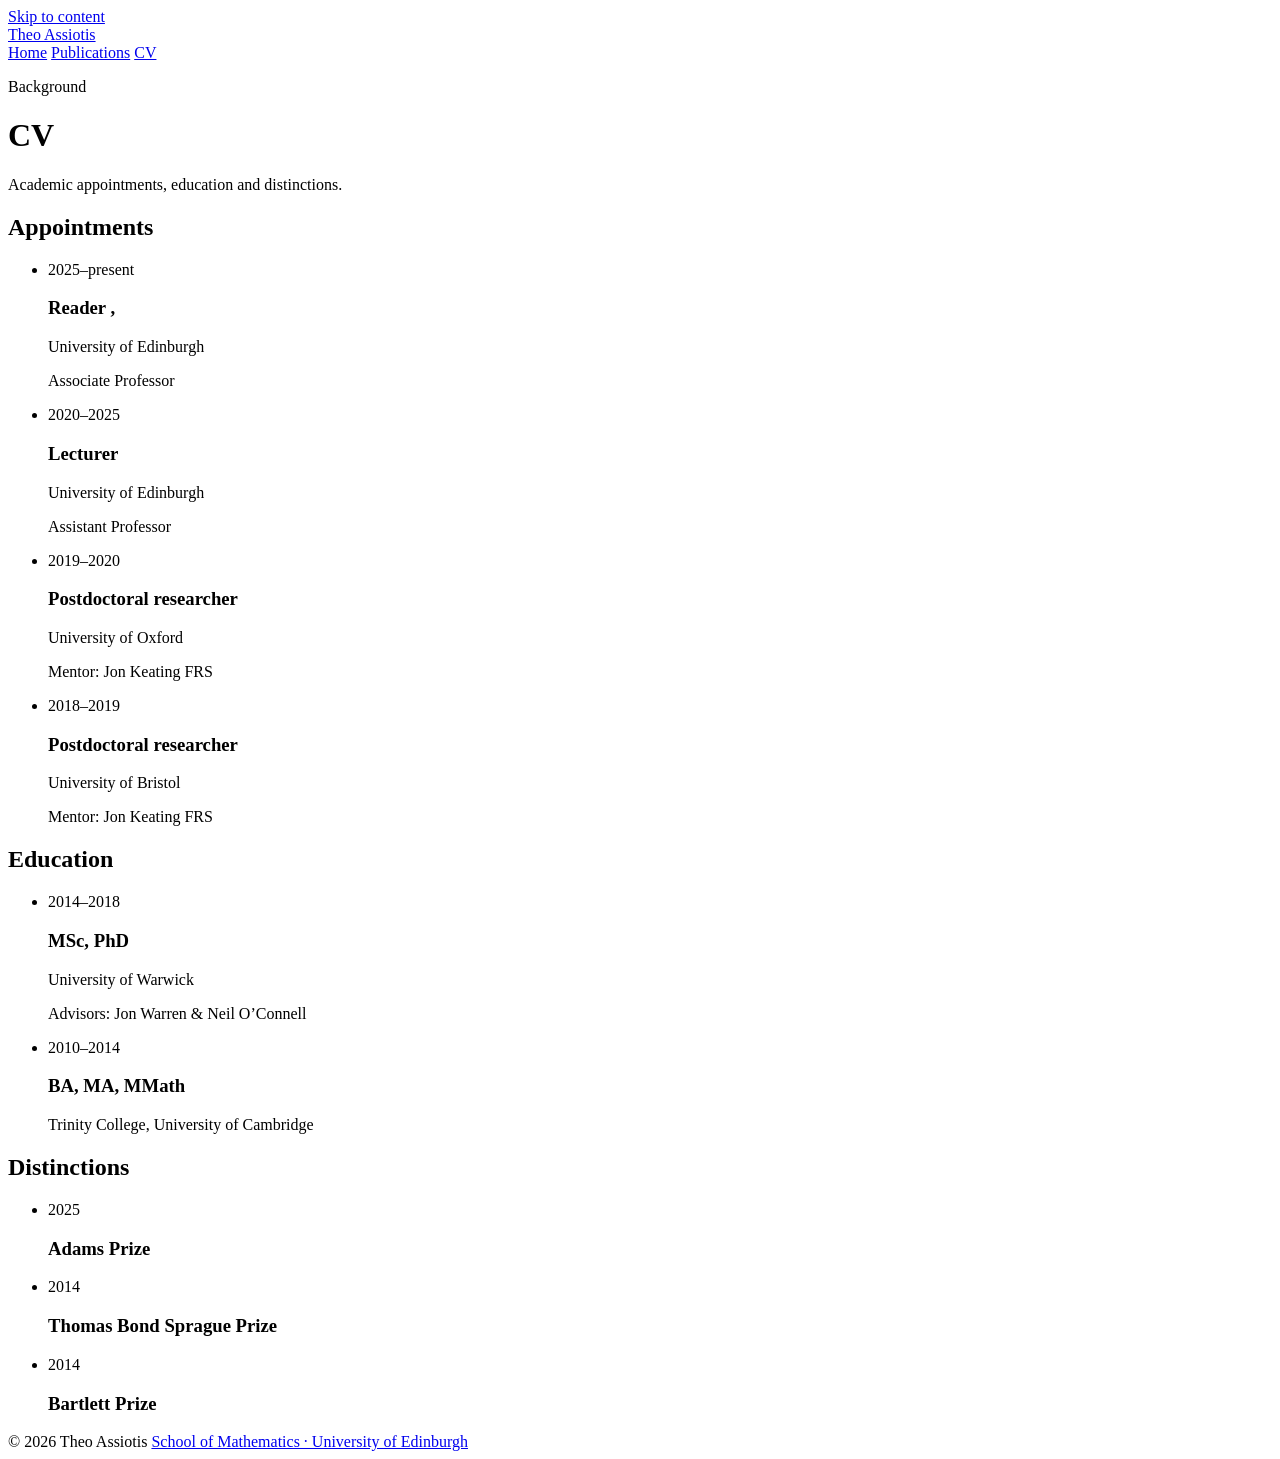
==== cv.html @ 713f8920 "Add website pages" ====
<!doctype html>
<html lang="en">
<head>
  <meta charset="utf-8">
  <meta name="viewport" content="width=device-width, initial-scale=1">
  <title>CV — Theo Assiotis</title>
  <meta name="description" content="Academic appointments, education and distinctions of Theo Assiotis.">
  <meta name="robots" content="noindex, nofollow">
  <meta name="theme-color" content="#fcfbf8">
  <link rel="icon" href="assets/favicon.svg" type="image/svg+xml">
  <link rel="stylesheet" href="assets/style.css">
  
</head>
<body>
  <a class="skip-link" href="#main">Skip to content</a>
  <div class="wrap">
    <header class="site-header">
      <a class="wordmark" href="index.html">Theo Assiotis</a>
      <nav class="site-nav" aria-label="Main navigation">
        <a href="index.html">Home</a>
        <a href="publications.html">Publications</a>
        <a href="cv.html" aria-current="page">CV</a>
      </nav>
    </header>
    <main id="main" tabindex="-1">
      <header class="page-heading">
        <p class="eyebrow">Background</p>
        <h1>CV</h1>
        <p class="page-description">Academic appointments, education and distinctions.</p>
      </header>
      <section class="cv-section" aria-labelledby="appointments-heading">
        <h2 id="appointments-heading">Appointments</h2>
        <ul class="cv-list">
          <li><span class="cv-year">2025–present</span><div><h3>Reader <span class="sr-only">, </span></h3><p>University of Edinburgh</p><p class="detail">Associate Professor</p></div></li>
          <li><span class="cv-year">2020–2025</span><div><h3>Lecturer</h3><p>University of Edinburgh</p><p class="detail">Assistant Professor</p></div></li>
          <li><span class="cv-year">2019–2020</span><div><h3>Postdoctoral researcher</h3><p>University of Oxford</p><p class="detail">Mentor: Jon Keating FRS</p></div></li>
          <li><span class="cv-year">2018–2019</span><div><h3>Postdoctoral researcher</h3><p>University of Bristol</p><p class="detail">Mentor: Jon Keating FRS</p></div></li>
        </ul>
      </section>
      <section class="cv-section" aria-labelledby="education-heading">
        <h2 id="education-heading">Education</h2>
        <ul class="cv-list">
          <li><span class="cv-year">2014–2018</span><div><h3>MSc, PhD</h3><p>University of Warwick</p><p class="detail">Advisors: Jon Warren &amp; Neil O’Connell</p></div></li>
          <li><span class="cv-year">2010–2014</span><div><h3>BA, MA, MMath</h3><p>Trinity College, University of Cambridge</p></div></li>
        </ul>
      </section>
      <section class="cv-section" aria-labelledby="distinctions-heading">
        <h2 id="distinctions-heading">Distinctions</h2>
        <ul class="cv-list">
          <li><span class="cv-year">2025</span><div><h3>Adams Prize</h3></div></li>
          <li><span class="cv-year">2014</span><div><h3>Thomas Bond Sprague Prize</h3></div></li>
          <li><span class="cv-year">2014</span><div><h3>Bartlett Prize</h3></div></li>
        </ul>
      </section>
    </main>
    <footer class="site-footer">
      <span>© 2026 Theo Assiotis</span>
      <a href="https://maths.ed.ac.uk/">School of Mathematics · University of Edinburgh</a>
    </footer>
  </div>
</body>
</html>
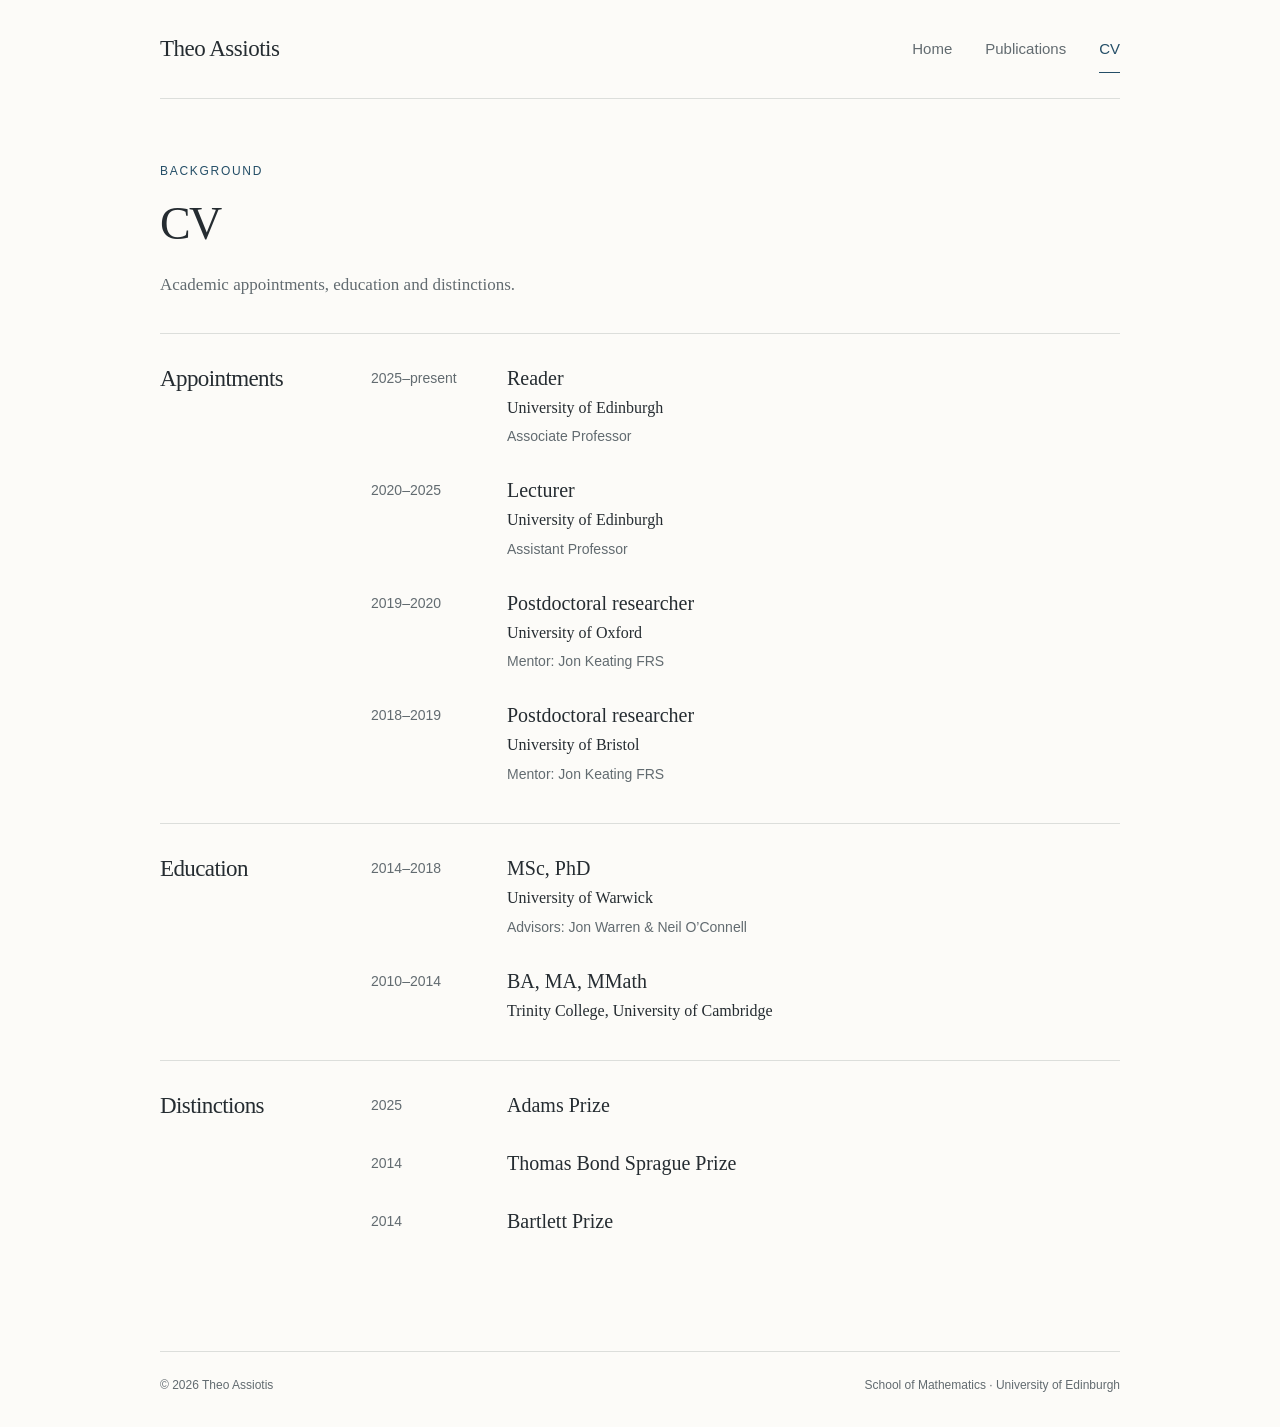
==== commit 033e841d: "Prepare website for publication" ====
--- a/cv.html
+++ b/cv.html
@@ -5,7 +5,6 @@
   <meta name="viewport" content="width=device-width, initial-scale=1">
   <title>CV — Theo Assiotis</title>
   <meta name="description" content="Academic appointments, education and distinctions of Theo Assiotis.">
-  <meta name="robots" content="noindex, nofollow">
   <meta name="theme-color" content="#fcfbf8">
   <link rel="icon" href="assets/favicon.svg" type="image/svg+xml">
   <link rel="stylesheet" href="assets/style.css">
--- a/assets/style.css
+++ b/assets/style.css
@@ -0,0 +1,129 @@
+:root {
+  --paper: #fcfbf8;
+  --ink: #252c31;
+  --muted: #626b70;
+  --blue: #244e67;
+  --line: #dcdedb;
+  --wash: #f0f2ef;
+  --serif: Georgia, 'Times New Roman', serif;
+  --sans: 'Segoe UI', -apple-system, BlinkMacSystemFont, Arial, sans-serif;
+}
+* { box-sizing: border-box; }
+html { scroll-behavior: smooth; scroll-padding-top: 32px; }
+body { margin: 0; color: var(--ink); background: var(--paper); font-family: var(--serif); font-size: 18px; line-height: 1.7; -webkit-font-smoothing: antialiased; }
+a { color: var(--blue); text-decoration-thickness: 1px; text-underline-offset: 4px; }
+a:hover { color: #102f42; }
+button, input { font: inherit; }
+button, a, input { -webkit-tap-highlight-color: transparent; }
+:focus-visible { outline: 2px solid var(--blue); outline-offset: 5px; }
+::selection { background: #dce7ec; }
+[hidden] { display: none !important; }
+.wrap { max-width: 1040px; margin-inline: auto; padding-inline: 40px; }
+.skip-link { position: absolute; left: 16px; top: -80px; background: var(--paper); padding: 12px; z-index: 10; }
+.skip-link:focus { top: 12px; }
+.site-header { display: flex; justify-content: space-between; align-items: center; min-height: 99px; border-bottom: 1px solid var(--line); gap: 24px; }
+.wordmark { font-size: 23px; letter-spacing: -.5px; color: var(--ink); text-decoration: none; white-space: nowrap; }
+.site-nav { display: flex; align-items: center; gap: 33px; font: 15px/1.4 var(--sans); }
+.site-nav a { display: block; padding: 13px 0; text-decoration: none; color: var(--muted); border-bottom: 1px solid transparent; }
+.site-nav a:hover, .site-nav a[aria-current='page'] { color: var(--blue); border-bottom-color: var(--blue); }
+main { padding-block: 63px 76px; }
+h1, h2, h3, p { margin-top: 0; }
+h1, h2, h3 { font-weight: 400; }
+h1 { font-size: clamp(38px, 4.5vw, 56px); line-height: 1.15; letter-spacing: -1.8px; margin-bottom: 20px; }
+h2 { font-size: 28px; line-height: 1.3; letter-spacing: -.6px; }
+.eyebrow { font: 12px/1.5 var(--sans); color: var(--blue); text-transform: uppercase; letter-spacing: 1.7px; margin-bottom: 18px; }
+.hero { display: grid; grid-template-columns: minmax(0, 1fr) 220px; column-gap: 82px; }
+.biography { font-size: 17px; line-height: 1.8; margin-bottom: 20px; }
+.text-link { font: 14px/1.6 var(--sans); text-decoration: none; border-bottom: 1px solid #adc0ca; padding-bottom: 4px; }
+.arrow { margin-left: 7px; }
+.profile { padding-top: 9px; }
+.portrait { display: block; width: 100%; height: auto; border-radius: 2px; }
+.contact-label { margin: 19px 0 3px; font: 11px/1.5 var(--sans); text-transform: uppercase; letter-spacing: 1.3px; color: var(--muted); }
+.profile .email { font: 15px/1.6 var(--sans); text-decoration: none; }
+.coauthors { font: 14px/1.6 var(--sans); color: var(--muted); margin: 0; }
+sub { line-height: 0; }
+.site-footer { border-top: 1px solid var(--line); padding-block: 24px 31px; display: flex; justify-content: space-between; gap: 20px; font: 12px/1.6 var(--sans); color: var(--muted); }
+.site-footer a { text-decoration: none; color: inherit; }
+.site-footer a:hover { text-decoration: underline; }
+.page-heading { margin-bottom: 33px; }
+.page-heading h1 { font-size: clamp(34px, 4vw, 46px); }
+.page-description { color: var(--muted); font-size: 17px; max-width: 650px; margin-bottom: 0; }
+.search-row { display: flex; align-items: center; justify-content: space-between; gap: 25px; margin-bottom: 19px; font-family: var(--sans); }
+.search-field { position: relative; flex: 1; max-width: 630px; }
+.search-field label { display: block; font-size: 13px; margin-bottom: 7px; color: var(--muted); }
+.input-wrap { position: relative; }
+.input-wrap svg { position: absolute; left: 15px; top: 16px; width: 17px; height: 17px; color: var(--muted); pointer-events: none; }
+input[type='search'] { font: 15px/1.5 var(--sans); width: 100%; padding: 13px 46px 13px 43px; background: #fffefa; border: 1px solid #c5cdcf; border-radius: 3px; color: var(--ink); }
+input[type='search']::-webkit-search-cancel-button { display: none; }
+.clear-search { position: absolute; right: 5px; top: 5px; background: transparent; border: none; width: 38px; height: 38px; font-size: 23px; color: var(--muted); cursor: pointer; }
+.result-count { flex-shrink: 0; color: var(--muted); font: 13px/1.5 var(--sans); margin: 28px 0 0; }
+#publication-list { border-top: 1px solid var(--line); padding-top: 25px; }
+.paper-list { list-style: none; padding: 0; margin: 0; }
+.paper { padding: 0 0 28px 34px; position: relative; scroll-margin-top: 35px; }
+.paper-number { position: absolute; left: 0; top: 4px; font: 12px/1.7 var(--sans); color: var(--muted); }
+.paper h3 { font-size: 20px; line-height: 1.45; letter-spacing: -.1px; margin: 0 0 6px; }
+.paper h3 a { color: var(--ink); text-decoration: none; }
+.paper h3 a:hover { color: var(--blue); text-decoration: underline; }
+.paper .journal { font-size: 15px; line-height: 1.6; font-style: italic; margin: 5px 0 0; color: var(--muted); }
+.paper-actions { display: flex; gap: 17px; font: 12px/1.7 var(--sans); margin-top: 8px; }
+.paper-actions a { text-decoration: none; border-bottom: 1px solid #c2cfd5; }
+.paper:target { background: var(--wash); outline: 10px solid var(--wash); border-radius: 2px; }
+.no-results { background: var(--wash); padding: 25px; font-size: 17px; margin-top: 25px; }
+.cv-section { display: grid; grid-template-columns: 175px minmax(0, 1fr); gap: 36px; border-top: 1px solid var(--line); padding-block: 30px 10px; }
+.cv-section > h2 { font-size: 23px; }
+.cv-list { list-style: none; padding: 0; margin: 0; }
+.cv-list li { display: grid; grid-template-columns: 110px minmax(0, 1fr); gap: 26px; margin-bottom: 27px; }
+.cv-year { font: 14px/1.7 var(--sans); color: var(--muted); padding-top: 3px; }
+.cv-list h3 { font-size: 20px; line-height: 1.4; margin: 0 0 3px; }
+.cv-list p { font-size: 16px; line-height: 1.6; margin: 0; }
+.cv-list .detail { font: 14px/1.7 var(--sans); color: var(--muted); margin-top: 5px; }
+.sr-only { position: absolute; width: 1px; height: 1px; padding: 0; margin: -1px; overflow: hidden; clip: rect(0,0,0,0); white-space: nowrap; border: 0; }
+@media (max-width: 800px) {
+  .wrap { padding-inline: 30px; }
+  .hero { column-gap: 40px; grid-template-columns: minmax(0, 1fr) 190px; }
+  .cv-section { grid-template-columns: 130px minmax(0, 1fr); gap: 20px; }
+  .cv-list li { grid-template-columns: 90px minmax(0, 1fr); gap: 18px; }
+}
+@media (max-width: 600px) {
+  .wrap { padding-inline: 23px; }
+  .site-header { min-height: 113px; flex-direction: column; justify-content: center; align-items: flex-start; gap: 3px; padding-top: 13px; padding-bottom: 8px; }
+  .wordmark { font-size: 22px; }
+  .site-nav { width: 100%; gap: 27px; font-size: 14px; }
+  .site-nav a { padding-block: 8px; }
+  main { padding-block: 37px 47px; }
+  h1 { letter-spacing: -1px; }
+  .hero { display: flex; flex-direction: column; gap: 31px; }
+  .eyebrow { font-size: 10px; letter-spacing: 1.25px; margin-bottom: 14px; }
+  .biography { font-size: 16px; }
+  .profile { display: flex; align-items: center; gap: 24px; padding-top: 0; }
+  .portrait { width: 118px; flex-shrink: 0; }
+  .contact-label { margin-top: 0; }
+  .profile .email { font-size: 13px; overflow-wrap: anywhere; }
+  .site-footer { flex-direction: column; gap: 4px; font-size: 11px; }
+  .page-heading h1 { font-size: 37px; }
+  .page-description { font-size: 16px; }
+  .search-row { display: block; }
+  .result-count { margin-top: 10px; }
+  .paper { padding-left: 29px; padding-bottom: 27px; }
+  .paper h3 { font-size: 19px; }
+  .coauthors { font-size: 13px; }
+  .paper .journal { font-size: 14px; }
+  .cv-section { display: block; padding-top: 23px; }
+  .cv-section > h2 { margin-bottom: 23px; }
+  .cv-list li { grid-template-columns: 83px minmax(0, 1fr); gap: 15px; }
+  .cv-year { font-size: 12px; }
+  .cv-list h3 { font-size: 18px; }
+  .cv-list p { font-size: 15px; }
+  .cv-list .detail { font-size: 13px; }
+}
+@media (prefers-reduced-motion: reduce) { html { scroll-behavior: auto; } }
+@media print {
+  body { background: white; font-size: 11pt; color: #000; }
+  .wrap { max-width: none; padding: 0; }
+  main { padding-block: 25px; }
+  .site-nav, .search-row, .skip-link { display: none !important; }
+  .site-header { min-height: 45px; }
+  a { color: inherit; text-decoration: none; }
+  .cv-section, .paper { break-inside: avoid; }
+  .site-footer { font-size: 9pt; }
+}
